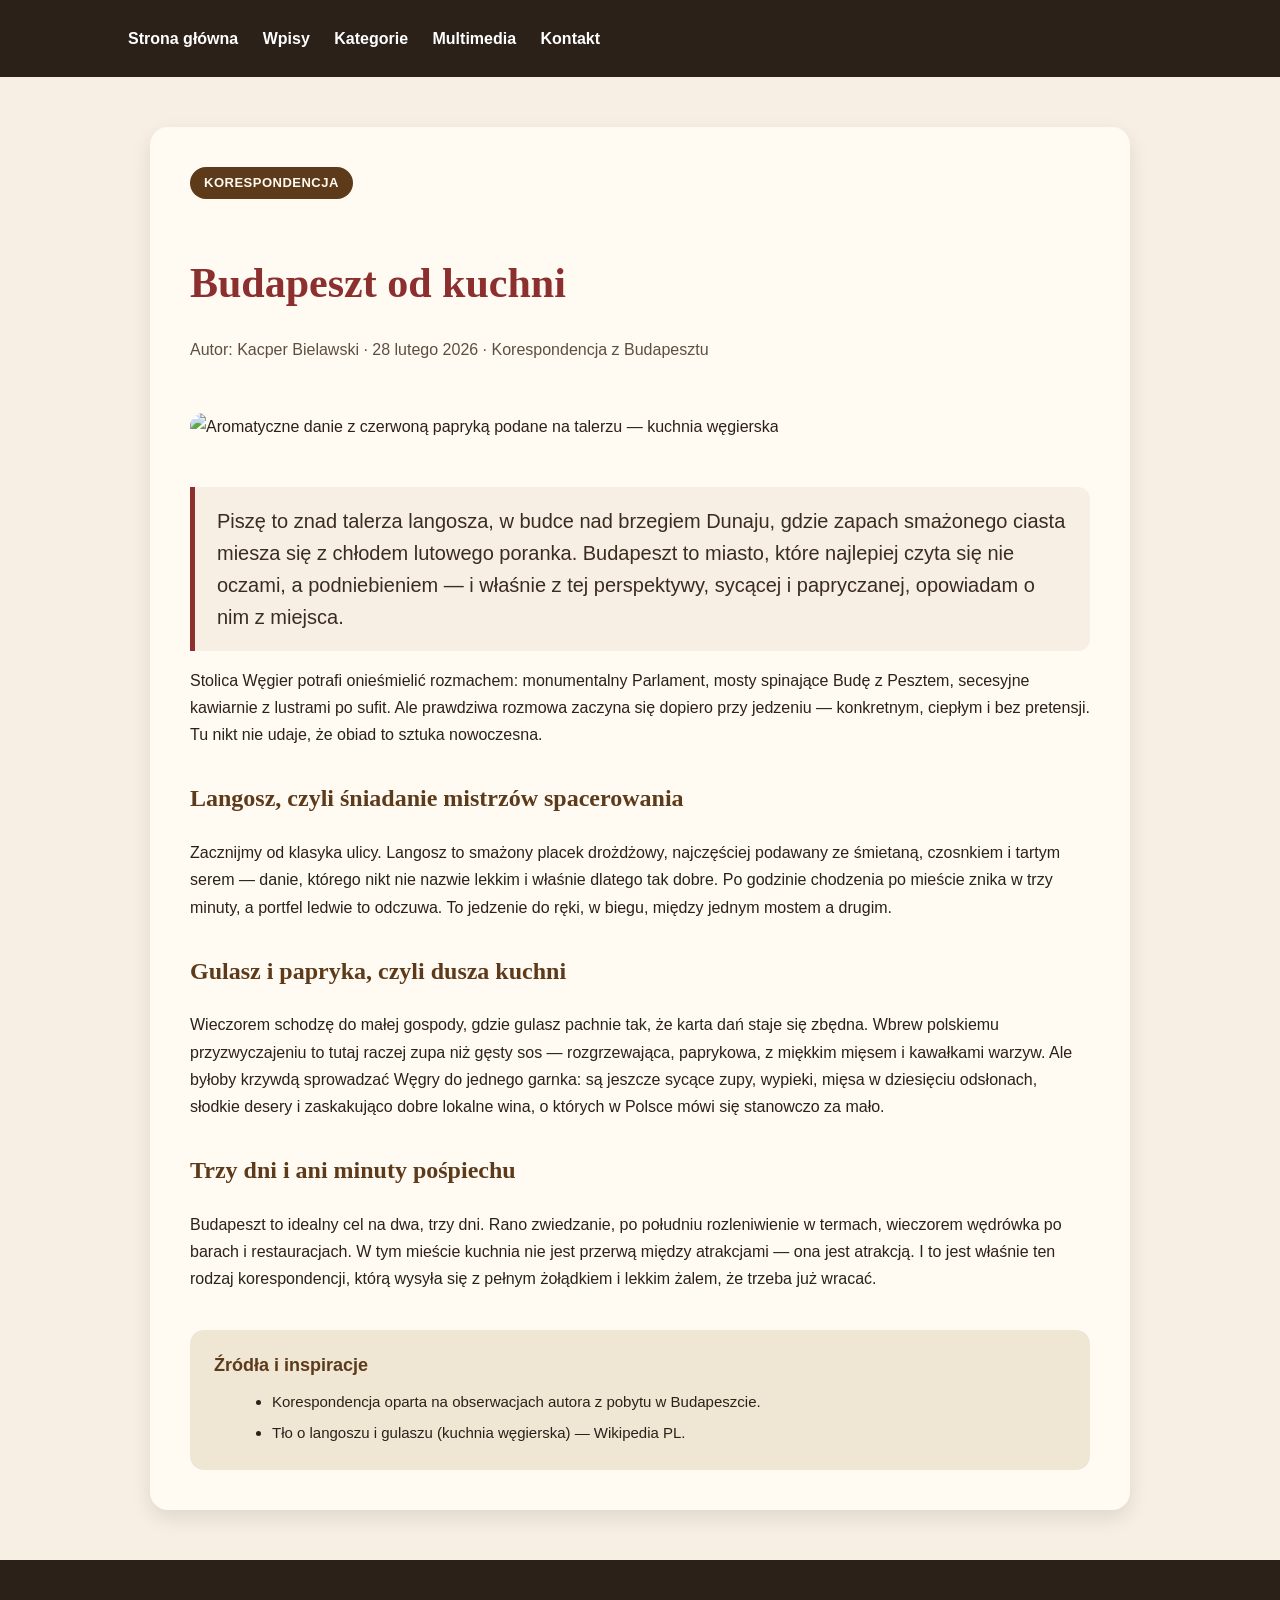
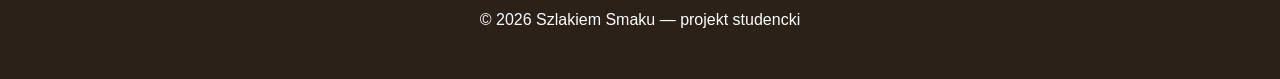
==== budapeszt.html @ c7df2dec "Etap 1+2: dostepnosc, multimedia i gatunki dziennikarskie - nowa strona multimedia.html (wideo, podc" ====
<!DOCTYPE html>
<html lang="pl">
<head>
  <meta charset="UTF-8">
  <meta name="viewport" content="width=device-width, initial-scale=1.0">
  <title>Budapeszt od kuchni</title>
  <meta name="description" content="Budapeszt od kuchni — langosz, gulasz, papryka i termy. Korespondencja kulinarna ze stolicy Węgier." />
  <link rel="icon" href="favicon.svg" type="image/svg+xml" />

  <style>
    body {
      margin: 0;
      font-family: Arial, sans-serif;
      background-color: #f7efe3;
      color: #2b2118;
      line-height: 1.7;
    }

    /* --- dostępność --- */
    .skip-link {
      position: absolute;
      left: -9999px;
      top: 0;
      background: #8b2f2f;
      color: #fff;
      padding: 10px 16px;
      border-radius: 0 0 10px 0;
      z-index: 1000;
      text-decoration: none;
      font-weight: bold;
    }
    .skip-link:focus { left: 0; }
    :focus-visible { outline: 3px solid #e5b45b; outline-offset: 2px; }

    header {
      background-color: #2b2118;
      color: white;
      padding: 25px 10%;
    }

    nav a {
      color: white;
      text-decoration: none;
      margin-right: 20px;
      font-weight: bold;
    }

    nav a:hover {
      color: #e5b45b;
    }

    article {
      max-width: 900px;
      margin: 50px auto;
      background-color: #fffaf2;
      padding: 40px;
      border-radius: 18px;
      box-shadow: 0 8px 20px rgba(0,0,0,0.1);
    }

    h1 {
      font-family: Georgia, serif;
      color: #8b2f2f;
      font-size: 42px;
      margin-bottom: 15px;
    }

    .meta {
      color: #5d4f3f;
      margin-bottom: 25px;
    }

    img {
      width: 100%;
      border-radius: 15px;
      margin: 25px 0;
    }

    h2 {
      color: #5d3a1a;
      margin-top: 30px;
      font-family: Georgia, serif;
    }

    .genre-badge {
      display: inline-block;
      background: #5d3a1a;
      color: #fffaf2;
      font-size: 13px;
      font-weight: bold;
      letter-spacing: 0.5px;
      text-transform: uppercase;
      padding: 5px 14px;
      border-radius: 20px;
      margin-bottom: 14px;
    }

    .lead {
      font-size: 20px;
      line-height: 1.6;
      color: #3a2c1e;
      border-left: 5px solid #8b2f2f;
      background: #f7efe3;
      padding: 18px 22px;
      border-radius: 0 12px 12px 0;
      margin: 22px 0 10px;
    }

    .sources {
      margin-top: 38px;
      background: #f0e6d4;
      border-radius: 14px;
      padding: 20px 24px;
      font-size: 15px;
    }
    .sources h2 { font-size: 18px; margin: 0 0 8px; font-family: Arial, sans-serif; }
    .sources ul { margin: 0 0 0 18px; }
    .sources li { margin-bottom: 5px; }

    footer {
      background-color: #2b2118;
      color: white;
      text-align: center;
      padding: 30px;
    }

    @media (max-width: 700px) {
      article {
        margin: 25px 15px;
        padding: 25px;
      }

      h1 {
        font-size: 32px;
      }
    }
  </style>
</head>

<body>
  <a class="skip-link" href="#main">Przejdź do treści</a>

  <header>
    <nav aria-label="Menu główne">
      <a href="index.html">Strona główna</a>
      <a href="index.html#wpisy">Wpisy</a>
      <a href="index.html#kategorie">Kategorie</a>
      <a href="multimedia.html">Multimedia</a>
      <a href="index.html#kontakt">Kontakt</a>
    </nav>
  </header>

  <article id="main" tabindex="-1">
    <span class="genre-badge">Korespondencja</span>
    <h1>Budapeszt od kuchni</h1>
    <p class="meta">Autor: Kacper Bielawski · 28 lutego 2026 · Korespondencja z Budapesztu</p>

    <img src="https://images.unsplash.com/photo-1551782450-a2132b4ba21d?auto=format&fit=crop&w=1200&q=80" alt="Aromatyczne danie z czerwoną papryką podane na talerzu — kuchnia węgierska">

    <p class="lead">
      Piszę to znad talerza langosza, w budce nad brzegiem Dunaju, gdzie zapach smażonego ciasta miesza
      się z chłodem lutowego poranka. Budapeszt to miasto, które najlepiej czyta się nie oczami, a podniebieniem —
      i właśnie z tej perspektywy, sycącej i papryczanej, opowiadam o nim z miejsca.
    </p>

    <p>
      Stolica Węgier potrafi onieśmielić rozmachem: monumentalny Parlament, mosty spinające Budę z Pesztem,
      secesyjne kawiarnie z lustrami po sufit. Ale prawdziwa rozmowa zaczyna się dopiero przy jedzeniu —
      konkretnym, ciepłym i bez pretensji. Tu nikt nie udaje, że obiad to sztuka nowoczesna.
    </p>

    <h2>Langosz, czyli śniadanie mistrzów spacerowania</h2>
    <p>
      Zacznijmy od klasyka ulicy. Langosz to smażony placek drożdżowy, najczęściej podawany ze śmietaną,
      czosnkiem i tartym serem — danie, którego nikt nie nazwie lekkim i właśnie dlatego tak dobre.
      Po godzinie chodzenia po mieście znika w trzy minuty, a portfel ledwie to odczuwa. To jedzenie
      do ręki, w biegu, między jednym mostem a drugim.
    </p>

    <h2>Gulasz i papryka, czyli dusza kuchni</h2>
    <p>
      Wieczorem schodzę do małej gospody, gdzie gulasz pachnie tak, że karta dań staje się zbędna.
      Wbrew polskiemu przyzwyczajeniu to tutaj raczej zupa niż gęsty sos — rozgrzewająca, paprykowa,
      z miękkim mięsem i kawałkami warzyw. Ale byłoby krzywdą sprowadzać Węgry do jednego garnka:
      są jeszcze sycące zupy, wypieki, mięsa w dziesięciu odsłonach, słodkie desery i zaskakująco dobre
      lokalne wina, o których w Polsce mówi się stanowczo za mało.
    </p>

    <h2>Trzy dni i ani minuty pośpiechu</h2>
    <p>
      Budapeszt to idealny cel na dwa, trzy dni. Rano zwiedzanie, po południu rozleniwienie w termach,
      wieczorem wędrówka po barach i restauracjach. W tym mieście kuchnia nie jest przerwą między atrakcjami —
      ona jest atrakcją. I to jest właśnie ten rodzaj korespondencji, którą wysyła się z pełnym żołądkiem
      i lekkim żalem, że trzeba już wracać.
    </p>

    <div class="sources">
      <h2>Źródła i inspiracje</h2>
      <ul>
        <li>Korespondencja oparta na obserwacjach autora z pobytu w Budapeszcie.</li>
        <li>Tło o langoszu i gulaszu (kuchnia węgierska) — Wikipedia PL.</li>
      </ul>
    </div>
  </article>

  <footer>
    <p>© 2026 Szlakiem Smaku — projekt studencki</p>
  </footer>

</body>
</html>
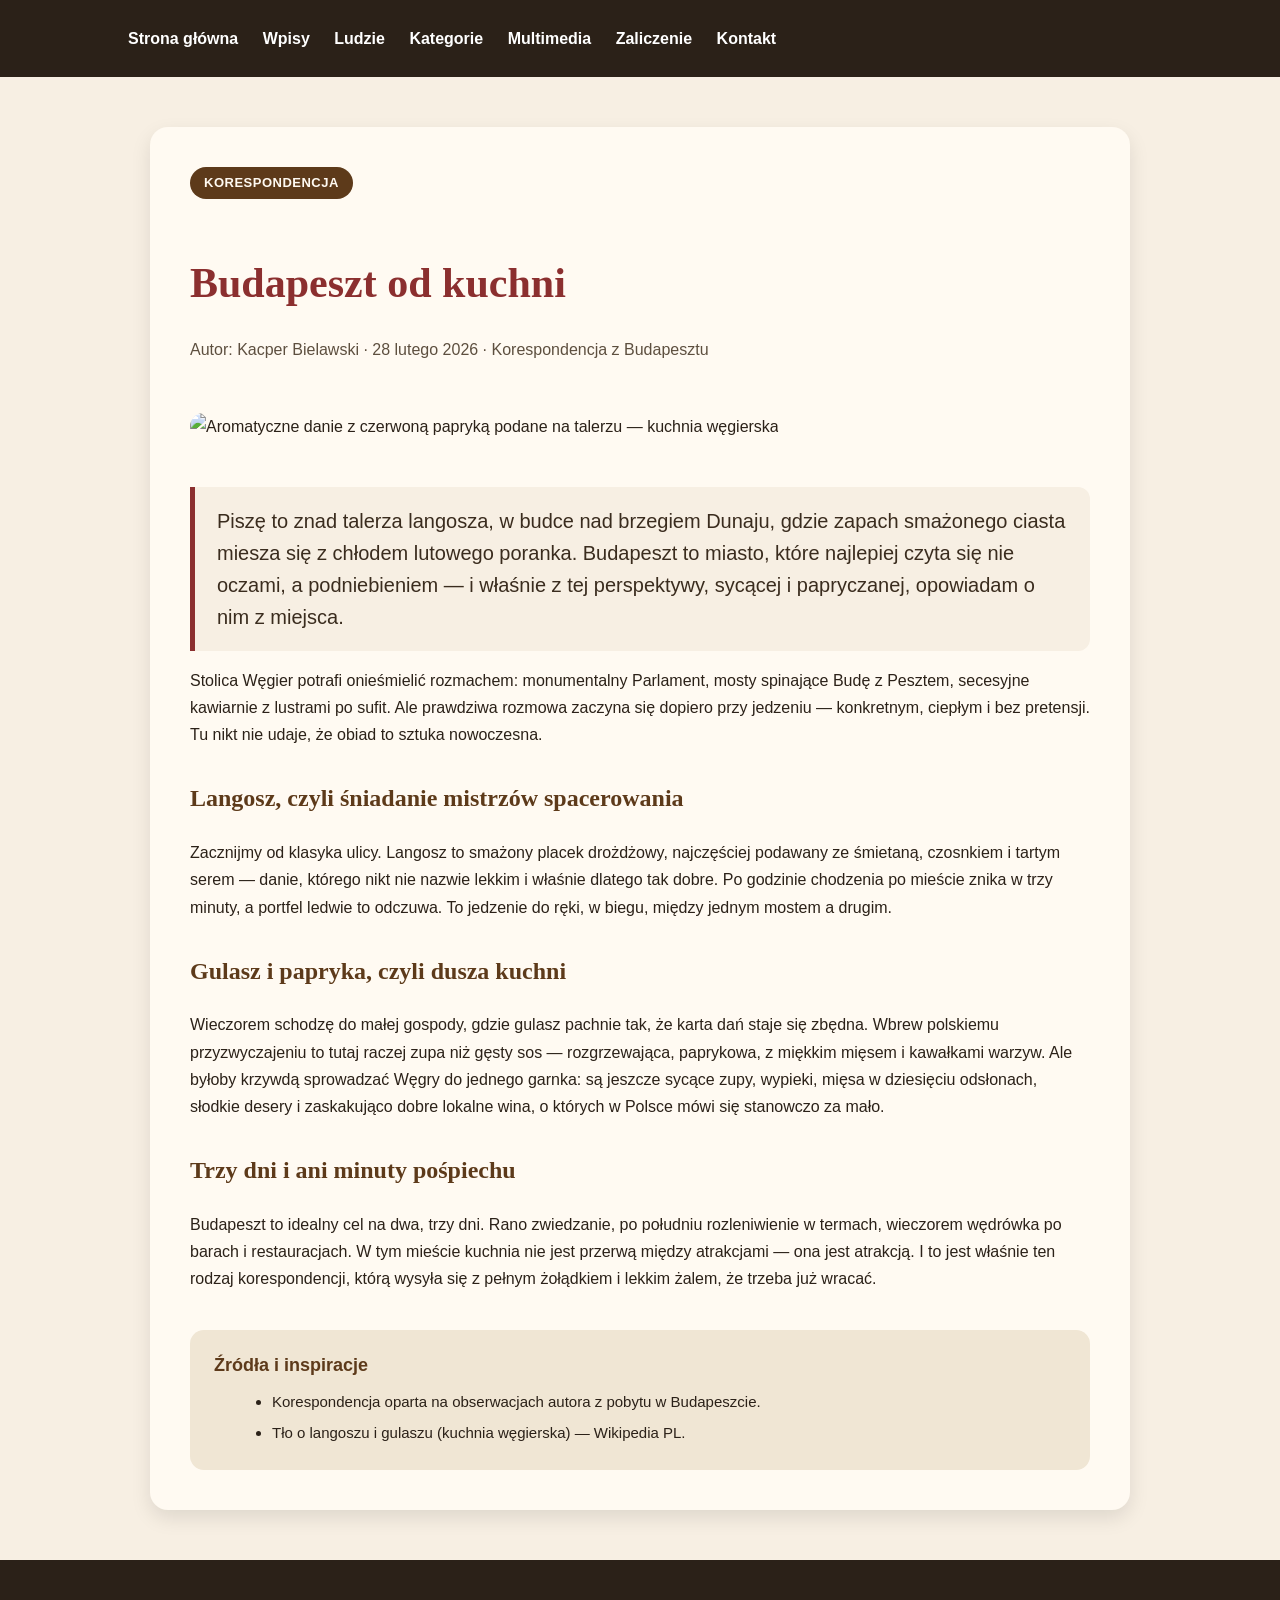
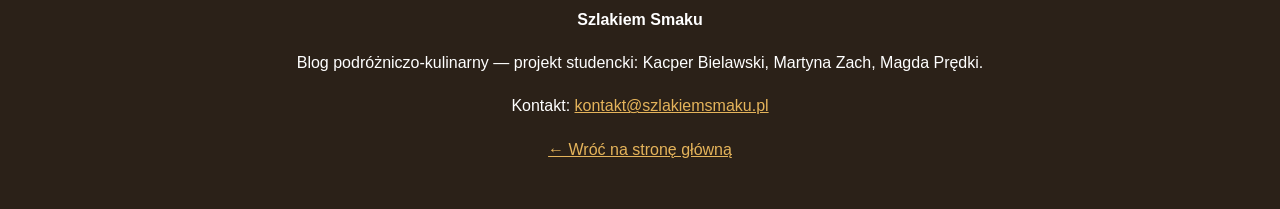
==== commit 71c6d108: "Etap 3: spojna nawigacja, stopki z kontaktem, zespol redakcyjny i szlif tresci - nawigacja dodana na" ====
--- a/budapeszt.html
+++ b/budapeszt.html
@@ -144,8 +144,10 @@
     <nav aria-label="Menu główne">
       <a href="index.html">Strona główna</a>
       <a href="index.html#wpisy">Wpisy</a>
+      <a href="index.html#ludzie">Ludzie</a>
       <a href="index.html#kategorie">Kategorie</a>
       <a href="multimedia.html">Multimedia</a>
+      <a href="zaliczenie.html">Zaliczenie</a>
       <a href="index.html#kontakt">Kontakt</a>
     </nav>
   </header>
@@ -203,8 +205,11 @@
     </div>
   </article>
 
-  <footer>
-    <p>© 2026 Szlakiem Smaku — projekt studencki</p>
+  <footer id="kontakt">
+    <p><strong>Szlakiem Smaku</strong></p>
+    <p>Blog podróżniczo-kulinarny — projekt studencki: Kacper Bielawski, Martyna Zach, Magda Prędki.</p>
+    <p>Kontakt: <a href="mailto:kontakt@szlakiemsmaku.pl" style="color:#e5b45b">kontakt@szlakiemsmaku.pl</a></p>
+    <p><a href="index.html" style="color:#e5b45b">← Wróć na stronę główną</a></p>
   </footer>
 
 </body>
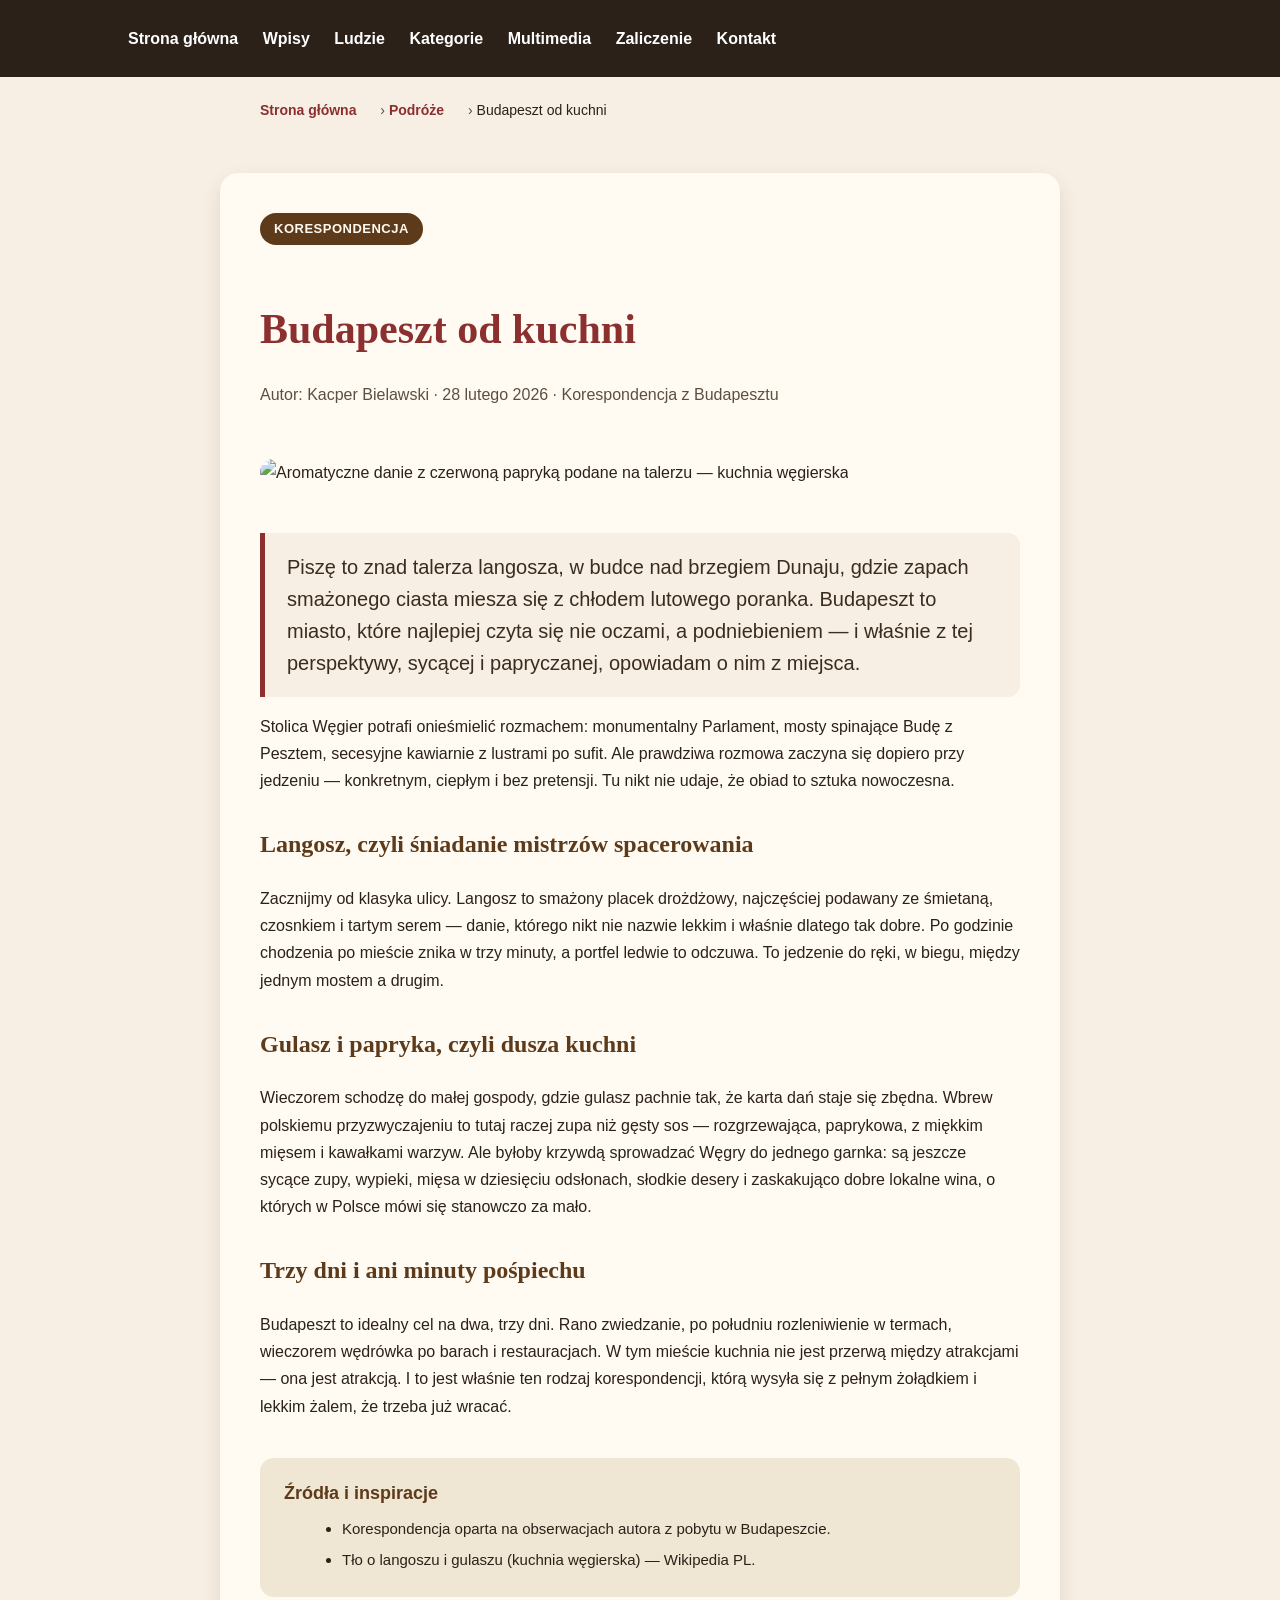
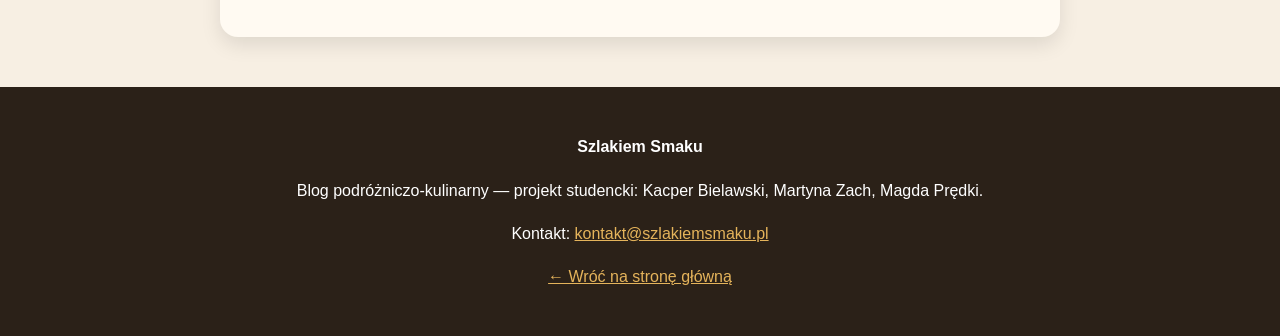
==== commit ecec6e67: "Etap UX: OG/Twitter/canonical + JSON-LD (NewsArticle/Person/Review/Organization), breadcrumbs + stic" ====
--- a/budapeszt.html
+++ b/budapeszt.html
@@ -5,7 +5,18 @@
   <meta name="viewport" content="width=device-width, initial-scale=1.0">
   <title>Budapeszt od kuchni</title>
   <meta name="description" content="Budapeszt od kuchni — langosz, gulasz, papryka i termy. Korespondencja kulinarna ze stolicy Węgier." />
+  <link rel="canonical" href="https://siwsonek.github.io/Blog_Maklowicz/budapeszt.html" />
+  <meta name="theme-color" content="#8b2f2f" />
+  <meta property="og:type" content="article" />
+  <meta property="og:locale" content="pl_PL" />
+  <meta property="og:site_name" content="Szlakiem Smaku" />
+  <meta property="og:title" content="Budapeszt od kuchni" />
+  <meta property="og:description" content="Langosz, gulasz, papryka i termy — korespondencja kulinarna ze stolicy Węgier." />
+  <meta property="og:url" content="https://siwsonek.github.io/Blog_Maklowicz/budapeszt.html" />
+  <meta property="og:image" content="https://images.unsplash.com/photo-1551782450-a2132b4ba21d?auto=format&amp;fit=crop&amp;w=1200&amp;q=80" />
+  <meta name="twitter:card" content="summary_large_image" />
   <link rel="icon" href="favicon.svg" type="image/svg+xml" />
+  <link rel="stylesheet" href="style.css" />
 
   <style>
     body {
@@ -16,21 +27,7 @@
       line-height: 1.7;
     }
 
-    /* --- dostępność --- */
-    .skip-link {
-      position: absolute;
-      left: -9999px;
-      top: 0;
-      background: #8b2f2f;
-      color: #fff;
-      padding: 10px 16px;
-      border-radius: 0 0 10px 0;
-      z-index: 1000;
-      text-decoration: none;
-      font-weight: bold;
-    }
-    .skip-link:focus { left: 0; }
-    :focus-visible { outline: 3px solid #e5b45b; outline-offset: 2px; }
+    /* dostępność (.skip-link, :focus-visible) — w pliku style.css */
 
     header {
       background-color: #2b2118;
@@ -135,12 +132,15 @@
       }
     }
   </style>
+  <script type="application/ld+json">
+  {"@context":"https://schema.org","@type":"NewsArticle","headline":"Budapeszt od kuchni","datePublished":"2026-02-28","author":{"@type":"Person","name":"Kacper Bielawski"},"publisher":{"@type":"Organization","name":"Szlakiem Smaku"},"articleSection":"Korespondencja"}
+  </script>
 </head>
 
 <body>
   <a class="skip-link" href="#main">Przejdź do treści</a>
 
-  <header>
+  <header class="sticky-bar">
     <nav aria-label="Menu główne">
       <a href="index.html">Strona główna</a>
       <a href="index.html#wpisy">Wpisy</a>
@@ -152,6 +152,12 @@
     </nav>
   </header>
 
+  <nav class="breadcrumb" aria-label="Ścieżka nawigacji">
+    <a href="index.html">Strona główna</a> ›
+    <a href="podroze.html">Podróże</a> ›
+    <span aria-current="page">Budapeszt od kuchni</span>
+  </nav>
+
   <article id="main" tabindex="-1">
     <span class="genre-badge">Korespondencja</span>
     <h1>Budapeszt od kuchni</h1>
--- a/style.css
+++ b/style.css
@@ -0,0 +1,124 @@
+/* ===========================================================
+   Szlakiem Smaku — wspólne style (tokeny + komponenty bazowe)
+   Dołączane na każdej podstronie przez <link rel="stylesheet">.
+   Style specyficzne dla układu danej strony pozostają w jej <style>.
+   =========================================================== */
+
+:root {
+  /* kolory */
+  --cream: #f7efe3;
+  --cream-light: #fffaf2;
+  --ink: #2b2118;
+  --brick: #8b2f2f;
+  --brick-dark: #642020;
+  --brown: #5d3a1a;
+  --gold: #e5b45b;
+  --sand: #e8d7bd;
+  --muted: #5d4f3f;
+
+  /* promienie */
+  --radius-sm: 12px;
+  --radius: 18px;
+  --radius-lg: 22px;
+  --pill: 30px;
+
+  /* cienie */
+  --shadow-sm: 0 5px 12px rgba(0, 0, 0, 0.08);
+  --shadow: 0 8px 20px rgba(0, 0, 0, 0.12);
+  --shadow-lg: 0 14px 28px rgba(0, 0, 0, 0.18);
+
+  /* odstępy */
+  --space-xs: 8px;
+  --space-sm: 12px;
+  --space-md: 18px;
+  --space-lg: 28px;
+}
+
+/* --- dostępność --- */
+.skip-link {
+  position: absolute;
+  left: -9999px;
+  top: 0;
+  background: var(--brick);
+  color: #fff;
+  padding: 10px 16px;
+  border-radius: 0 0 10px 0;
+  z-index: 1000;
+  text-decoration: none;
+  font-weight: bold;
+}
+.skip-link:focus { left: 0; }
+:focus-visible { outline: 3px solid var(--gold); outline-offset: 2px; }
+
+/* szanuj ustawienie systemowe „ogranicz ruch” */
+@media (prefers-reduced-motion: reduce) {
+  *,
+  *::before,
+  *::after {
+    animation-duration: 0.001ms !important;
+    animation-iteration-count: 1 !important;
+    transition-duration: 0.001ms !important;
+    scroll-behavior: auto !important;
+  }
+}
+
+/* --- wspólne komponenty artykułów --- */
+.genre-badge {
+  display: inline-block;
+  background: var(--brown);
+  color: var(--cream-light);
+  font-size: 13px;
+  font-weight: bold;
+  letter-spacing: 0.5px;
+  text-transform: uppercase;
+  padding: 5px 14px;
+  border-radius: 20px;
+  margin-bottom: 14px;
+}
+
+.lead {
+  font-size: 20px;
+  line-height: 1.6;
+  color: #3a2c1e;
+  border-left: 5px solid var(--brick);
+  background: var(--cream);
+  padding: 18px 22px;
+  border-radius: 0 12px 12px 0;
+  margin: 22px 0 10px;
+}
+
+.sources {
+  margin-top: 38px;
+  background: #f0e6d4;
+  border-radius: 14px;
+  padding: 20px 24px;
+  font-size: 15px;
+}
+.sources h2 { font-size: 18px; margin: 0 0 8px; font-family: Arial, sans-serif; }
+.sources ul { margin: 0 0 0 18px; }
+.sources li { margin-bottom: 5px; }
+
+/* --- komfort czytania: węższa kolumna tekstu artykułu --- */
+/* celuje tylko w treść artykułu (article#main), nie w karty na stronach kategorii */
+article#main {
+  max-width: 760px;
+}
+
+/* --- okruszki (breadcrumbs) --- */
+.breadcrumb {
+  max-width: 760px;
+  margin: 22px auto 0;
+  padding: 0 15px;
+  font-size: 14px;
+  color: var(--muted);
+}
+.breadcrumb a { color: var(--brick); text-decoration: none; font-weight: bold; }
+.breadcrumb a:hover { text-decoration: underline; }
+.breadcrumb [aria-current="page"] { color: var(--ink); }
+
+/* --- przyklejony pasek nawigacji na stronach-artykułach --- */
+header.sticky-bar {
+  position: sticky;
+  top: 0;
+  z-index: 1000;
+}
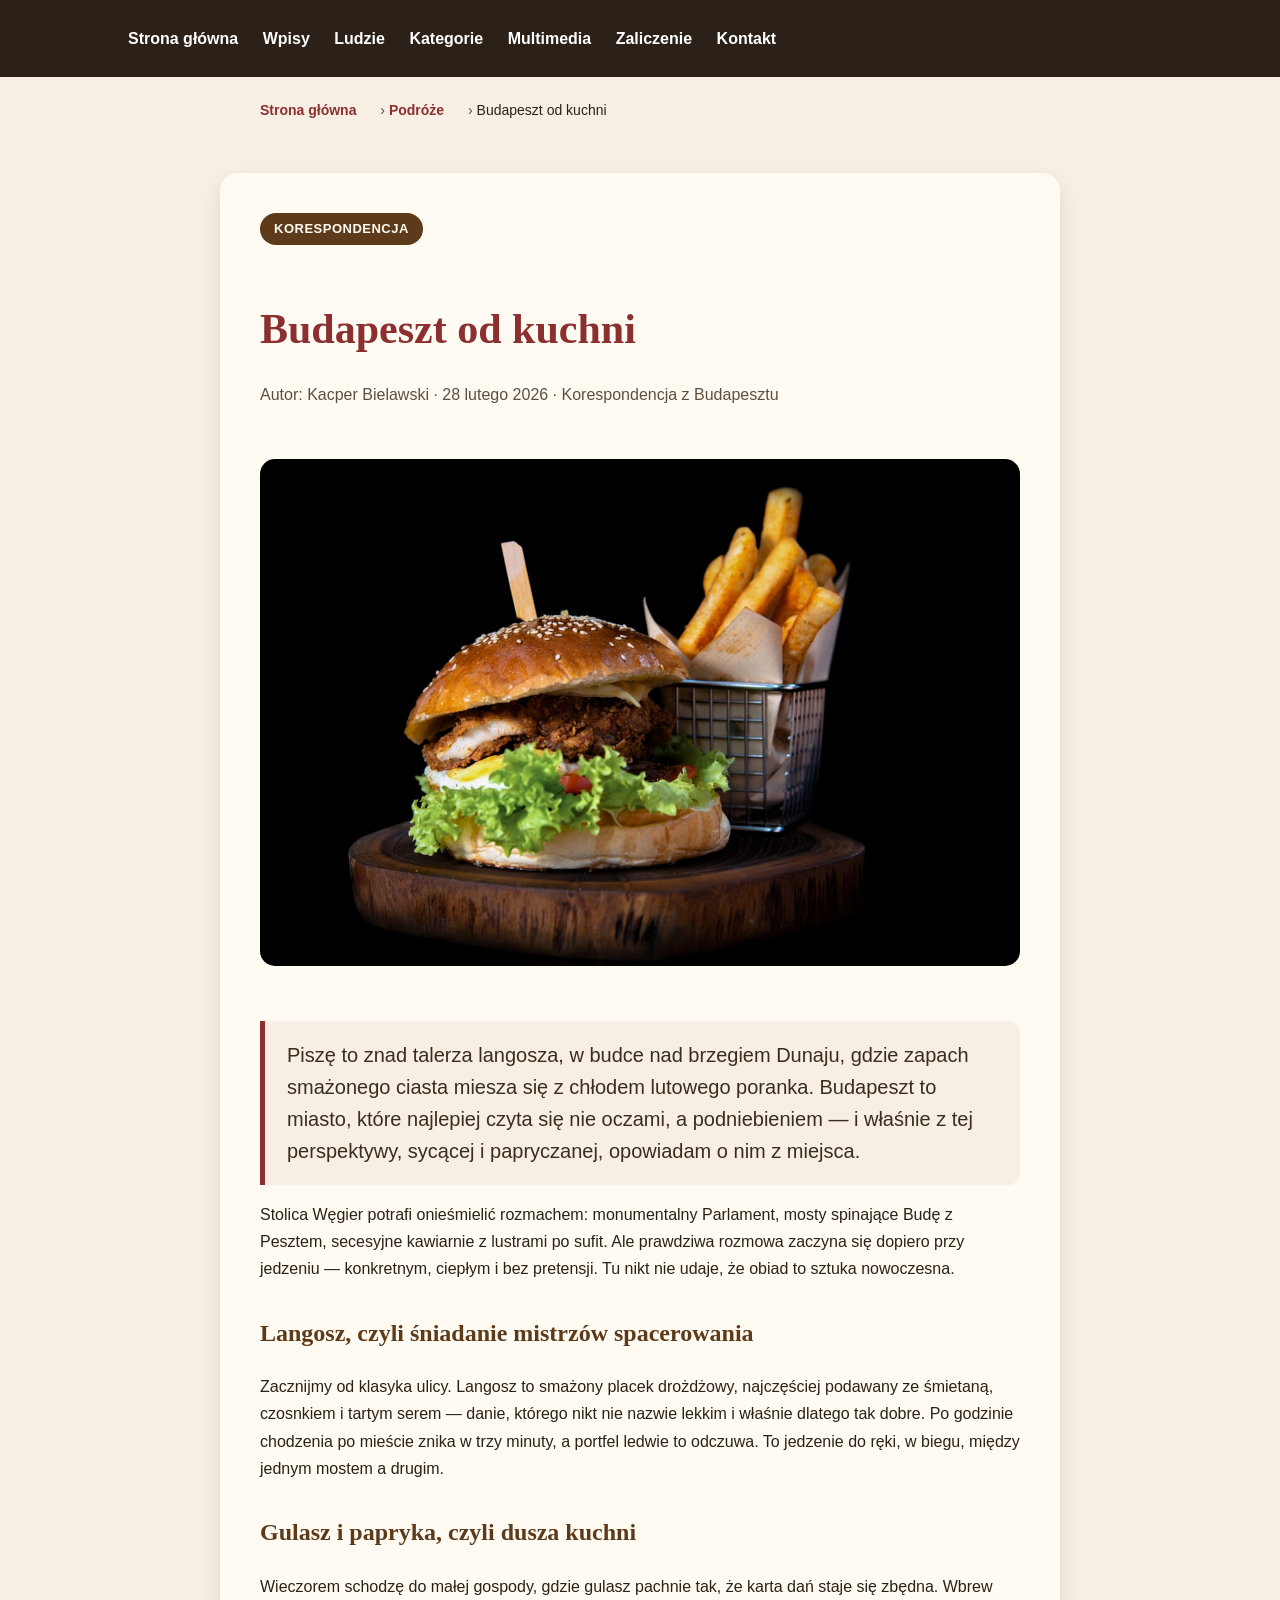
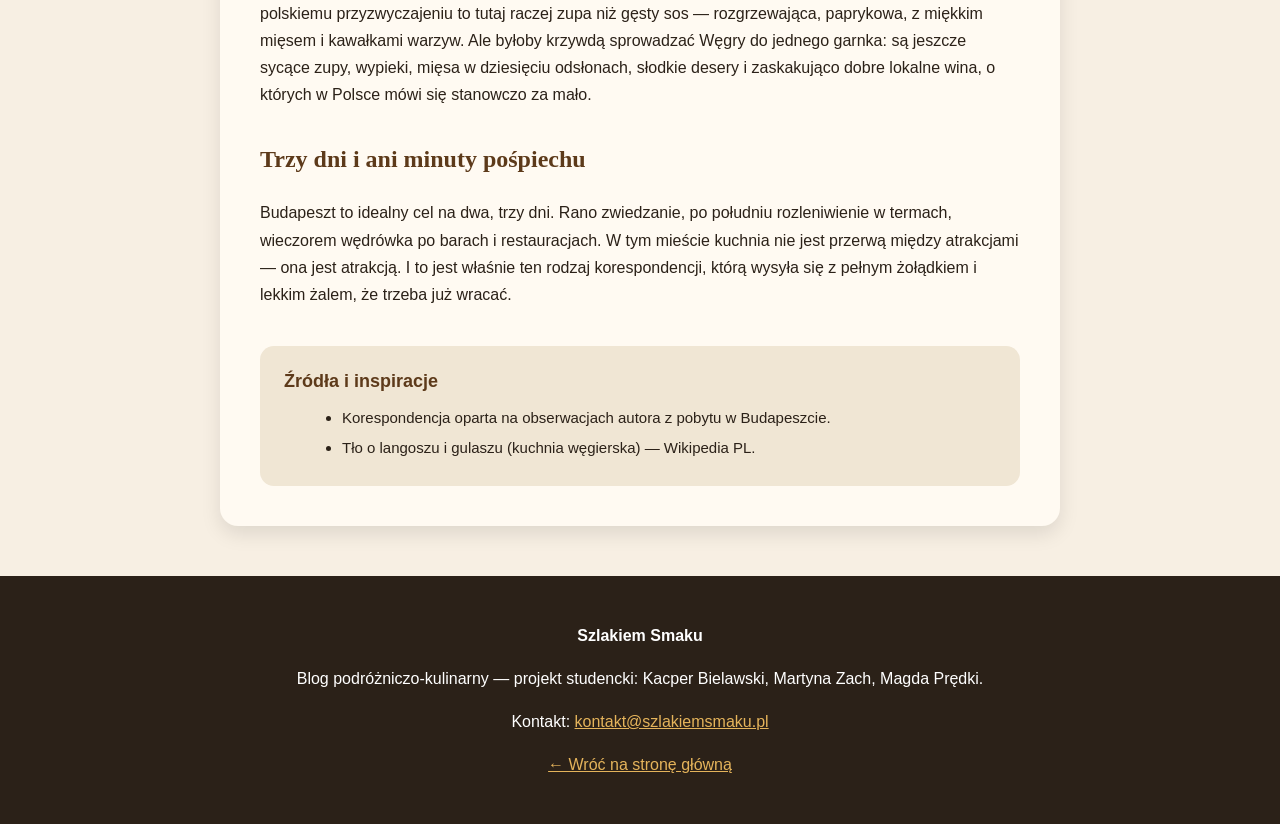
==== commit d693b8f5: "Etap UX: lokalne zdjecia w img/ zamiast hotlinkow Unsplash, loading=lazy, og:image na absolutne URL " ====
--- a/budapeszt.html
+++ b/budapeszt.html
@@ -13,7 +13,7 @@
   <meta property="og:title" content="Budapeszt od kuchni" />
   <meta property="og:description" content="Langosz, gulasz, papryka i termy — korespondencja kulinarna ze stolicy Węgier." />
   <meta property="og:url" content="https://siwsonek.github.io/Blog_Maklowicz/budapeszt.html" />
-  <meta property="og:image" content="https://images.unsplash.com/photo-1551782450-a2132b4ba21d?auto=format&amp;fit=crop&amp;w=1200&amp;q=80" />
+  <meta property="og:image" content="https://siwsonek.github.io/Blog_Maklowicz/img/wegierskie-danie.jpg" />
   <meta name="twitter:card" content="summary_large_image" />
   <link rel="icon" href="favicon.svg" type="image/svg+xml" />
   <link rel="stylesheet" href="style.css" />
@@ -163,7 +163,7 @@
     <h1>Budapeszt od kuchni</h1>
     <p class="meta">Autor: Kacper Bielawski · 28 lutego 2026 · Korespondencja z Budapesztu</p>
 
-    <img src="https://images.unsplash.com/photo-1551782450-a2132b4ba21d?auto=format&fit=crop&w=1200&q=80" alt="Aromatyczne danie z czerwoną papryką podane na talerzu — kuchnia węgierska">
+    <img loading="lazy" decoding="async" src="img/wegierskie-danie.jpg" alt="Aromatyczne danie z czerwoną papryką podane na talerzu — kuchnia węgierska">
 
     <p class="lead">
       Piszę to znad talerza langosza, w budce nad brzegiem Dunaju, gdzie zapach smażonego ciasta miesza
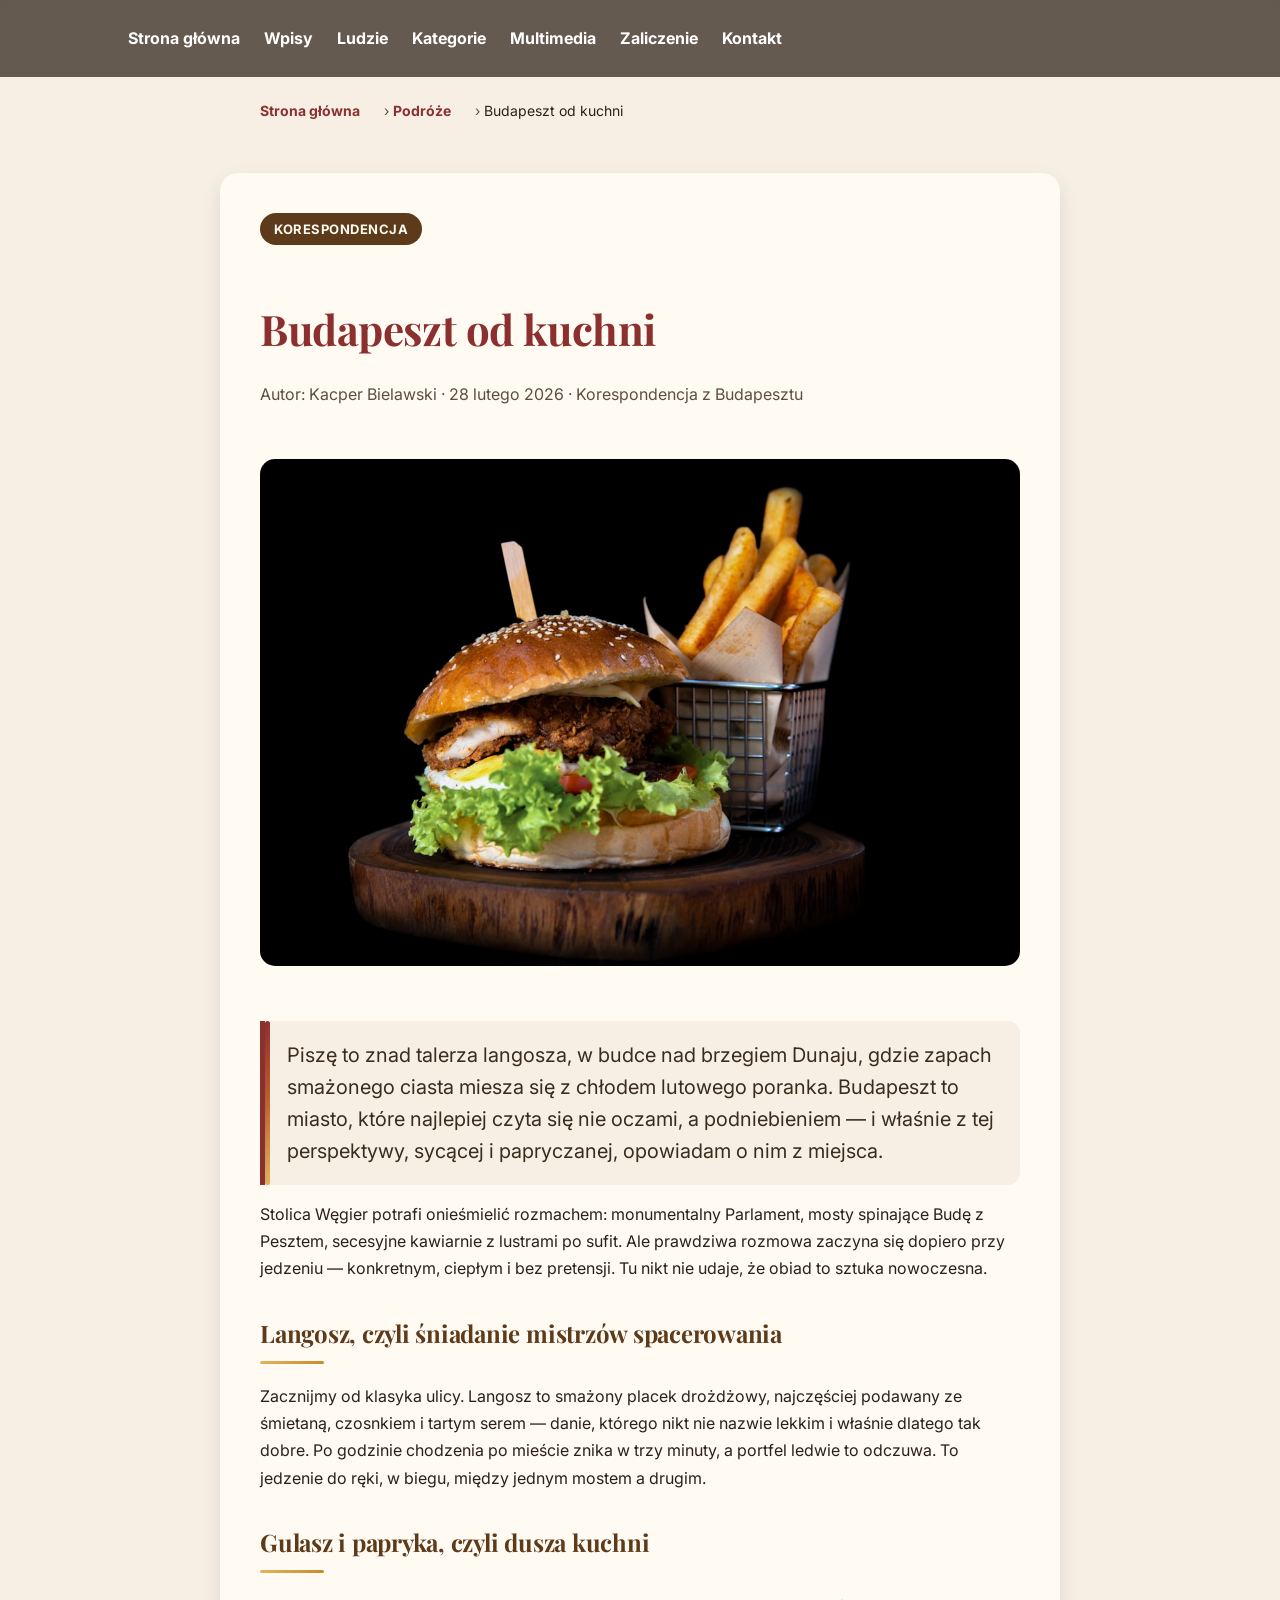
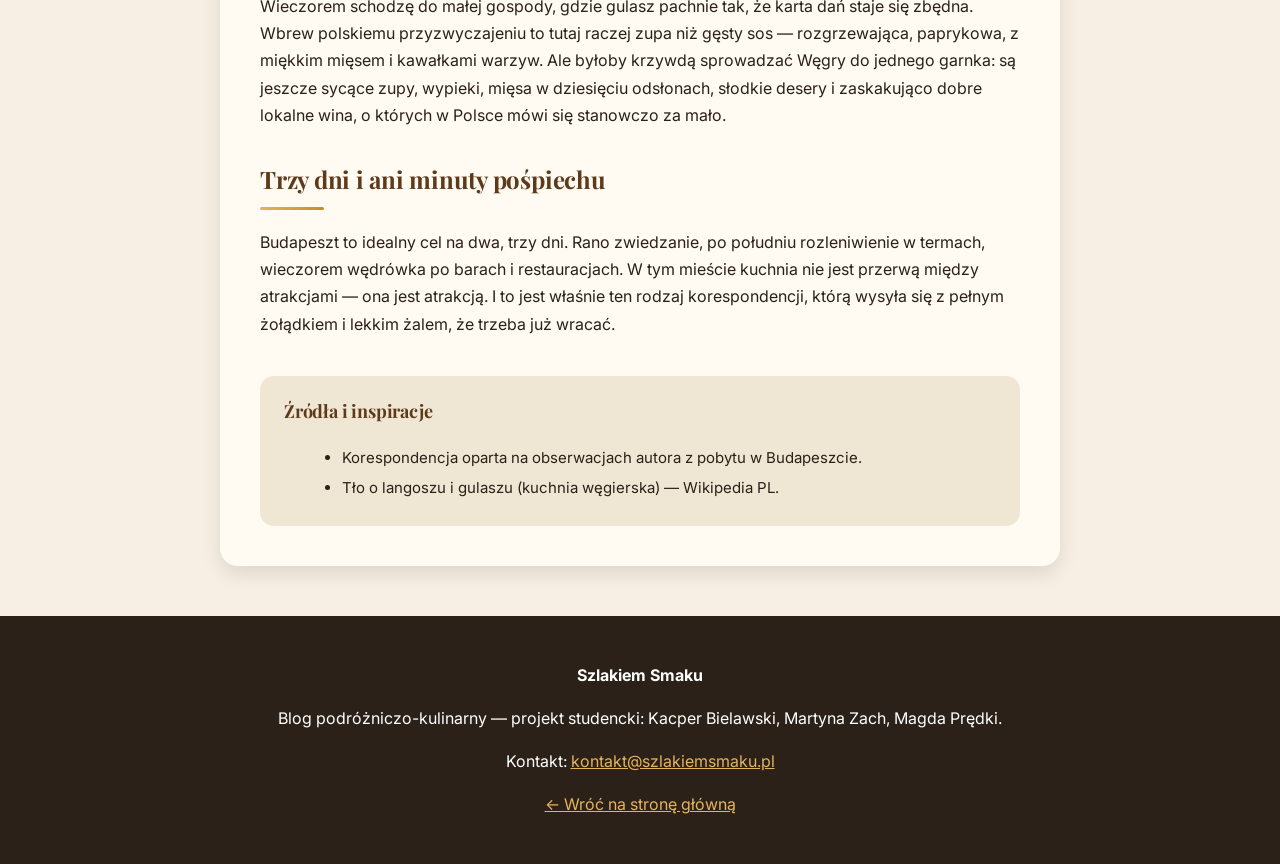
==== commit 727c9da9: "Podpiecie wspolnego script.js na podstronach (animacje, pasek postepu, reveal) Co-Authored-By: Claud" ====
--- a/budapeszt.html
+++ b/budapeszt.html
@@ -218,5 +218,6 @@
     <p><a href="index.html" style="color:#e5b45b">← Wróć na stronę główną</a></p>
   </footer>
 
+  <script src="script.js" defer></script>
 </body>
 </html>
--- a/style.css
+++ b/style.css
@@ -3,6 +3,9 @@
    Dołączane na każdej podstronie przez <link rel="stylesheet">.
    Style specyficzne dla układu danej strony pozostają w jej <style>.
    =========================================================== */
+
+/* nowoczesne czcionki — nagłówki: Playfair Display, treść: Inter */
+@import url('https://fonts.googleapis.com/css2?family=Inter:wght@400;500;600;700&family=Playfair+Display:wght@700;800;900&display=swap');
 
 :root {
   /* kolory */
@@ -16,6 +19,15 @@
   --sand: #e8d7bd;
   --muted: #5d4f3f;
 
+  /* czcionki */
+  --font-display: 'Playfair Display', Georgia, serif;
+  --font-body: 'Inter', system-ui, Arial, sans-serif;
+
+  /* gradienty marki */
+  --grad-brick: linear-gradient(135deg, #8b2f2f 0%, #642020 100%);
+  --grad-gold: linear-gradient(135deg, #e5b45b 0%, #c98a2e 100%);
+  --grad-warm: linear-gradient(120deg, #8b2f2f 0%, #b65c2e 45%, #e5b45b 100%);
+
   /* promienie */
   --radius-sm: 12px;
   --radius: 18px;
@@ -26,12 +38,37 @@
   --shadow-sm: 0 5px 12px rgba(0, 0, 0, 0.08);
   --shadow: 0 8px 20px rgba(0, 0, 0, 0.12);
   --shadow-lg: 0 14px 28px rgba(0, 0, 0, 0.18);
+  --shadow-xl: 0 22px 48px rgba(43, 33, 24, 0.22);
 
   /* odstępy */
   --space-xs: 8px;
   --space-sm: 12px;
   --space-md: 18px;
   --space-lg: 28px;
+
+  /* ruch */
+  --ease: cubic-bezier(0.22, 1, 0.36, 1);
+  --ease-out: cubic-bezier(0.16, 1, 0.3, 1);
+  --dur: 0.45s;
+}
+
+/* ===========================================================
+   Typografia globalna
+   !important — świadomie pokonuje inline font-family na podstronach
+   (Arial/Georgia), bez edycji każdej z 13 stron.
+   =========================================================== */
+html { scroll-behavior: smooth; }
+
+body {
+  font-family: var(--font-body) !important;
+  -webkit-font-smoothing: antialiased;
+  text-rendering: optimizeLegibility;
+}
+
+h1, h2, h3,
+.section-title, .hero h1, .team-title, .card-content h3 {
+  font-family: var(--font-display) !important;
+  letter-spacing: -0.01em;
 }
 
 /* --- dostępność --- */
@@ -52,6 +89,7 @@
 
 /* szanuj ustawienie systemowe „ogranicz ruch” */
 @media (prefers-reduced-motion: reduce) {
+  html { scroll-behavior: auto !important; }
   *,
   *::before,
   *::after {
@@ -59,6 +97,11 @@
     animation-iteration-count: 1 !important;
     transition-duration: 0.001ms !important;
     scroll-behavior: auto !important;
+  }
+  /* reveal-elementy zawsze widoczne, gdy ruch ograniczony */
+  [data-reveal] {
+    opacity: 1 !important;
+    transform: none !important;
   }
 }
 
@@ -122,3 +165,210 @@
   top: 0;
   z-index: 1000;
 }
+
+/* ===========================================================
+   WARSTWA NOWOCZESNA — animacje, glass-nav, reveal, mikro-interakcje
+   (działa na wszystkich podstronach; ruch wyciszany przez
+    prefers-reduced-motion powyżej)
+   =========================================================== */
+
+/* --- keyframes --- */
+@keyframes fadeUp {
+  from { opacity: 0; transform: translateY(26px); }
+  to   { opacity: 1; transform: none; }
+}
+@keyframes fadeIn {
+  from { opacity: 0; }
+  to   { opacity: 1; }
+}
+@keyframes floaty {
+  0%, 100% { transform: translateY(0); }
+  50%      { transform: translateY(-7px); }
+}
+@keyframes shimmer {
+  to { background-position: 200% center; }
+}
+@keyframes gradientShift {
+  0%, 100% { background-position: 0% 50%; }
+  50%      { background-position: 100% 50%; }
+}
+@keyframes pulseGlow {
+  0%, 100% { box-shadow: 0 0 0 0 rgba(229, 180, 91, 0.45); }
+  70%      { box-shadow: 0 0 0 10px rgba(229, 180, 91, 0); }
+}
+
+/* --- pasek postępu czytania (wstrzykiwany przez script.js) --- */
+#reading-progress {
+  position: fixed;
+  inset: 0 0 auto 0;
+  height: 4px;
+  z-index: 2000;
+  transform: scaleX(0);
+  transform-origin: 0 50%;
+  background: var(--grad-warm);
+  background-size: 200% 100%;
+  animation: gradientShift 6s ease infinite;
+  will-change: transform;
+  pointer-events: none;
+}
+
+/* --- scroll-reveal (stan początkowy tylko gdy JS aktywny) --- */
+html.js [data-reveal] {
+  opacity: 0;
+  transform: translateY(24px);
+  transition: opacity 0.7s var(--ease-out), transform 0.7s var(--ease-out);
+  will-change: opacity, transform;
+}
+html.js [data-reveal].is-visible {
+  opacity: 1;
+  transform: none;
+}
+
+/* ===========================================================
+   Glassmorphism nawigacji (oba warianty: header oraz header.sticky-bar)
+   =========================================================== */
+/* tylko pasek artykułów jest przyklejony (header-hero strony głównej zostaje) */
+header.sticky-bar {
+  position: sticky;
+  top: 0;
+  z-index: 1000;
+  background-color: rgba(43, 33, 24, 0.72);
+  -webkit-backdrop-filter: saturate(140%) blur(12px);
+  backdrop-filter: saturate(140%) blur(12px);
+  transition: box-shadow 0.35s var(--ease), background-color 0.35s var(--ease),
+              backdrop-filter 0.35s var(--ease), padding 0.35s var(--ease);
+}
+header.sticky-bar.scrolled {
+  background-color: rgba(43, 33, 24, 0.9);
+  box-shadow: var(--shadow);
+}
+
+/* animowane podkreślenia linków nawigacji */
+nav a {
+  position: relative;
+  transition: color 0.25s var(--ease);
+}
+nav a::after {
+  content: "";
+  position: absolute;
+  left: 0;
+  bottom: -4px;
+  width: 100%;
+  height: 2px;
+  background: var(--gold);
+  border-radius: 2px;
+  transform: scaleX(0);
+  transform-origin: 0 50%;
+  transition: transform 0.3s var(--ease);
+}
+nav a:hover::after,
+nav a:focus-visible::after,
+nav a[aria-current="page"]::after { transform: scaleX(1); }
+
+/* ===========================================================
+   Mikro-interakcje hover (ulepszają istniejące komponenty)
+   =========================================================== */
+.card,
+.category-card,
+.team-card,
+.news-item {
+  transition: transform 0.35s var(--ease), box-shadow 0.35s var(--ease);
+  will-change: transform;
+}
+.card:hover,
+.team-card:hover,
+.news-item:hover {
+  transform: translateY(-8px);
+  box-shadow: var(--shadow-xl);
+}
+.category-card:hover {
+  transform: translateY(-6px) scale(1.04);
+  box-shadow: var(--shadow-xl);
+}
+
+/* zoom obrazka w kartach z kadrem */
+.card { overflow: hidden; }
+.card img { transition: transform 0.6s var(--ease); }
+.card:hover img { transform: scale(1.06); }
+
+/* przyciski — płynny lift + połysk */
+.btn {
+  position: relative;
+  overflow: hidden;
+  transition: transform 0.3s var(--ease), box-shadow 0.3s var(--ease),
+              background-color 0.3s var(--ease);
+}
+.btn:hover {
+  transform: translateY(-3px);
+  box-shadow: var(--shadow-lg);
+}
+.btn::before {
+  content: "";
+  position: absolute;
+  top: 0;
+  left: -120%;
+  width: 70%;
+  height: 100%;
+  background: linear-gradient(100deg, transparent, rgba(255, 255, 255, 0.35), transparent);
+  transform: skewX(-18deg);
+  transition: left 0.6s var(--ease);
+}
+.btn:hover::before { left: 140%; }
+
+.small-btn {
+  background-image: linear-gradient(var(--brick), var(--brick));
+  background-size: 0% 2px;
+  background-position: 0 100%;
+  background-repeat: no-repeat;
+  transition: background-size 0.3s var(--ease);
+}
+.small-btn:hover {
+  background-size: 100% 2px;
+  text-decoration: none;
+}
+
+/* ===========================================================
+   Akcenty artykułów
+   =========================================================== */
+.genre-badge {
+  background-image: var(--grad-brick);
+  animation: pulseGlow 3.2s ease-in-out infinite;
+}
+
+.lead {
+  border-left: 0;
+  position: relative;
+  padding-left: 26px;
+}
+.lead::before {
+  content: "";
+  position: absolute;
+  left: 0;
+  top: 0;
+  bottom: 0;
+  width: 5px;
+  border-radius: 5px;
+  background: var(--grad-warm);
+}
+
+/* dekoracyjne podkreślenie nagłówków artykułu — „rysuje się” przy reveal */
+article#main h2 {
+  position: relative;
+  padding-bottom: 10px;
+}
+article#main h2::after {
+  content: "";
+  position: absolute;
+  left: 0;
+  bottom: 0;
+  width: 64px;
+  height: 3px;
+  border-radius: 3px;
+  background: var(--grad-gold);
+  transform: scaleX(0);
+  transform-origin: 0 50%;
+  transition: transform 0.6s var(--ease) 0.15s;
+}
+html.js article#main h2[data-reveal].is-visible::after { transform: scaleX(1); }
+/* gdy JS nieaktywny / reduced-motion — podkreślenie widoczne */
+html:not(.js) article#main h2::after { transform: scaleX(1); }
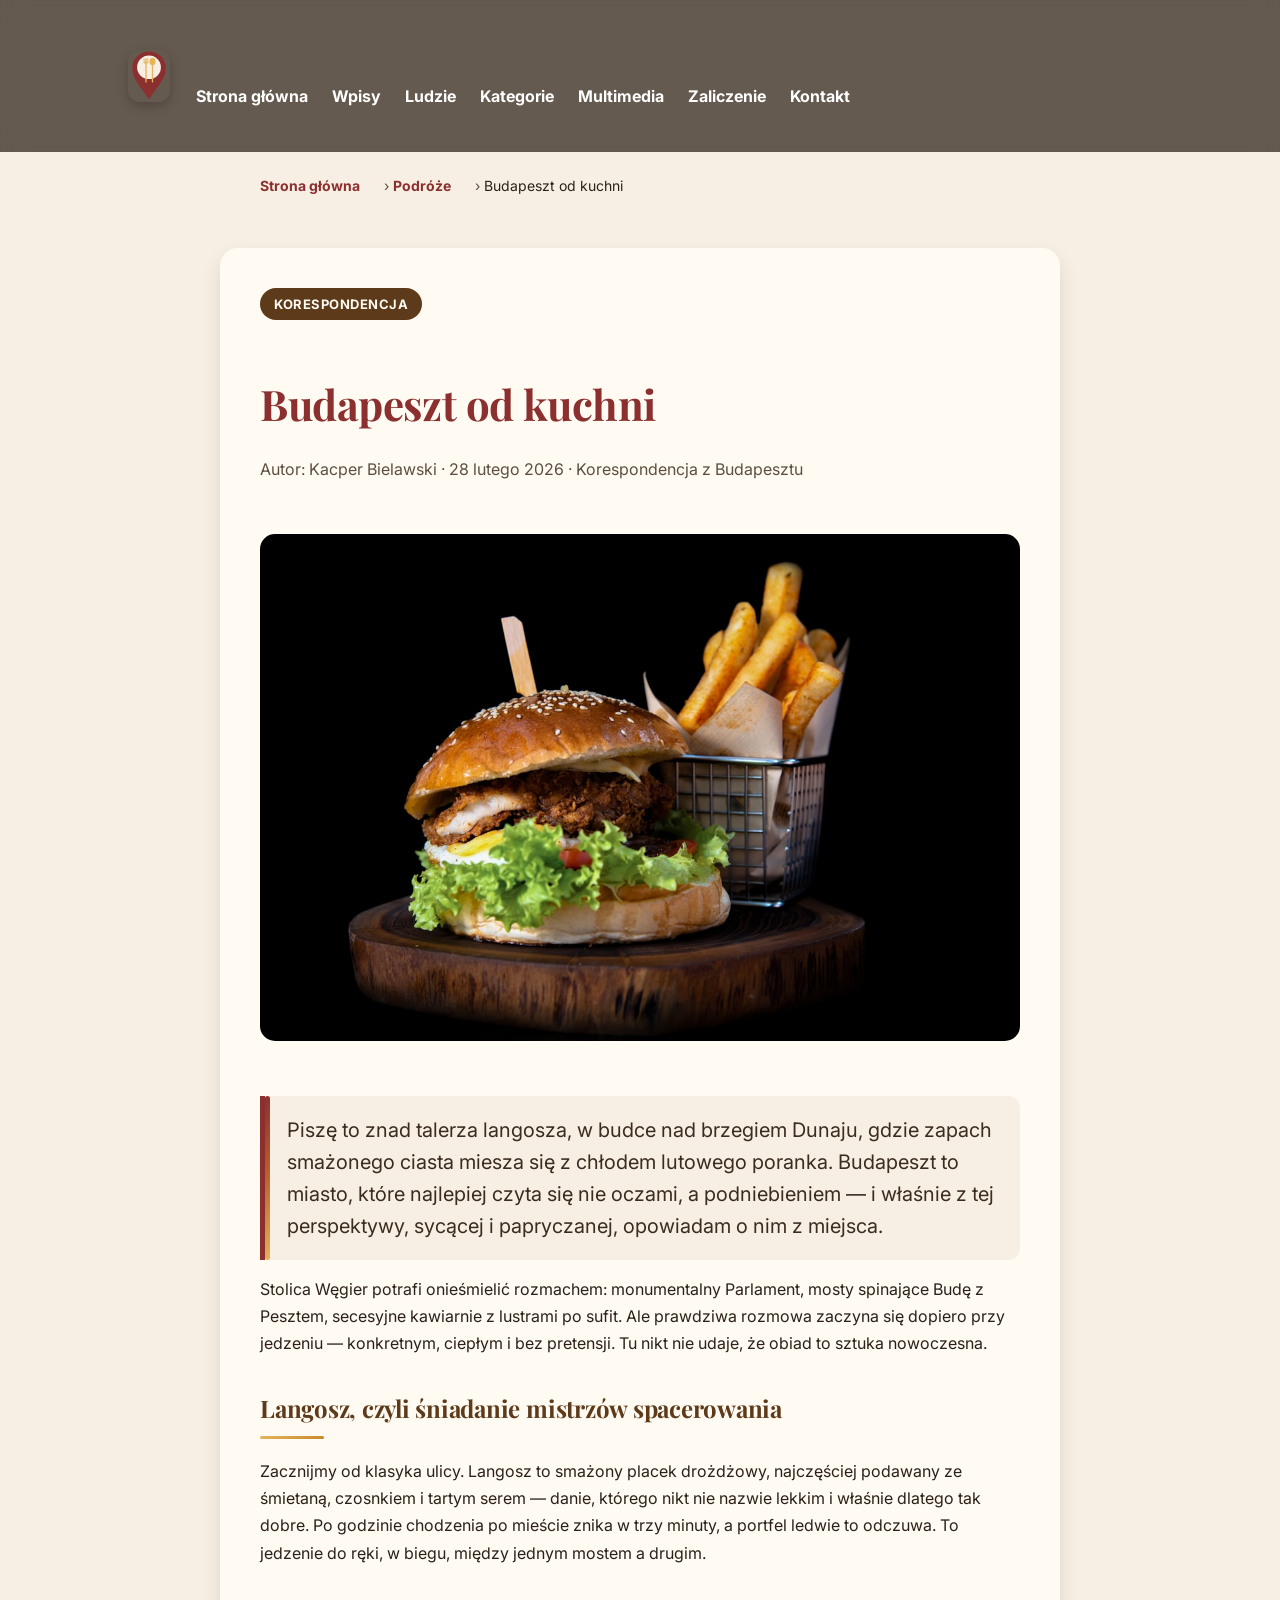
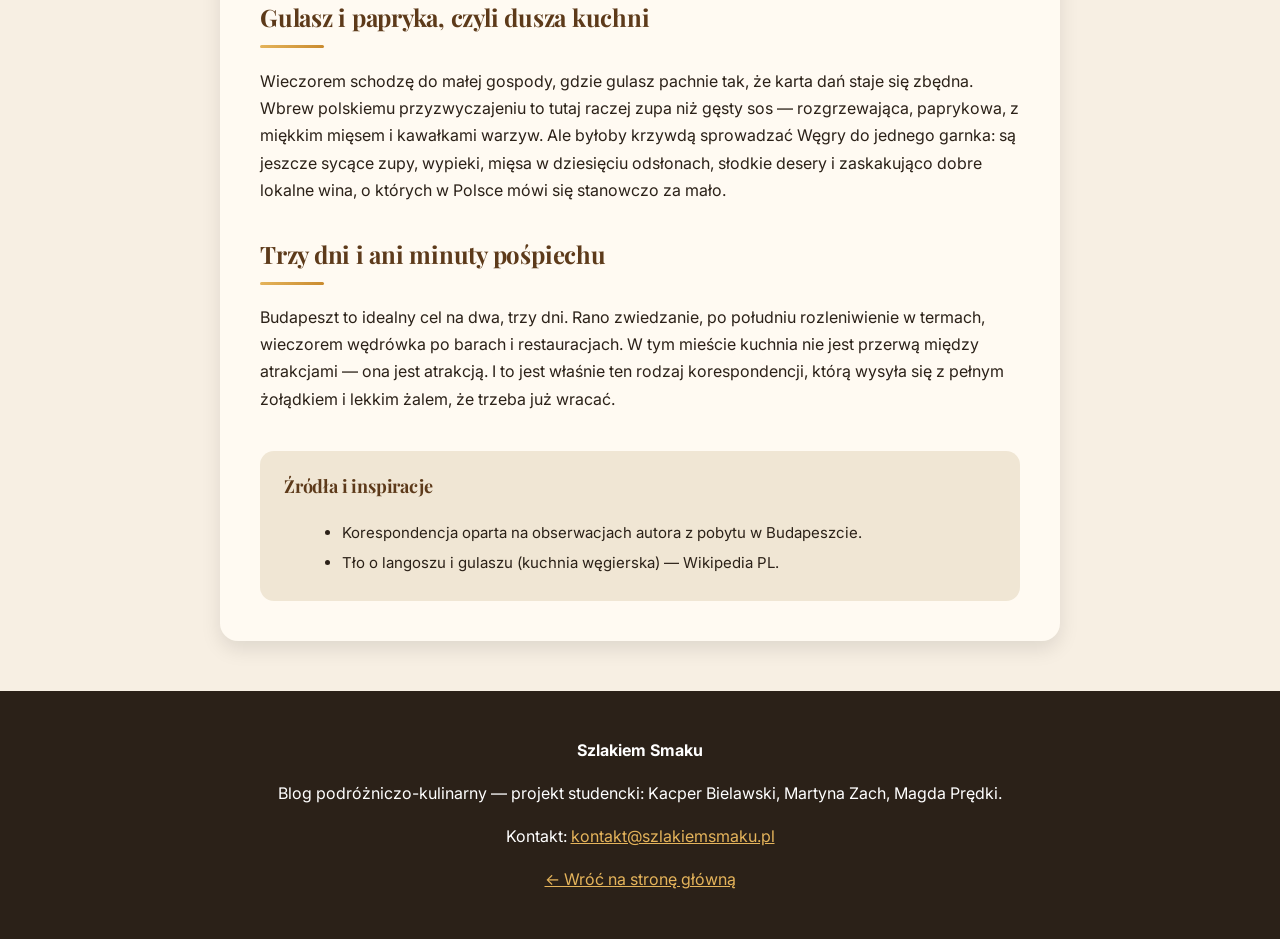
==== commit dc8a6d14: "Logo w hero i nawigacji + ikony SVG zamiast emoji w zaliczeniu - nowe logo: img/logo.png w hero i se" ====
--- a/budapeszt.html
+++ b/budapeszt.html
@@ -142,6 +142,7 @@
 
   <header class="sticky-bar">
     <nav aria-label="Menu główne">
+      <a href="index.html" class="nav-logo"><img src="img/logo-mark.svg" alt="Szlakiem Smaku — strona główna"></a>
       <a href="index.html">Strona główna</a>
       <a href="index.html#wpisy">Wpisy</a>
       <a href="index.html#ludzie">Ludzie</a>
--- a/style.css
+++ b/style.css
@@ -72,6 +72,49 @@
 }
 
 /* --- dostępność --- */
+.visually-hidden {
+  position: absolute !important;
+  width: 1px; height: 1px;
+  padding: 0; margin: -1px;
+  overflow: hidden;
+  clip: rect(0, 0, 0, 0);
+  white-space: nowrap;
+  border: 0;
+}
+
+/* --- logo w pasku nawigacji (wszystkie podstrony) --- */
+.nav-logo {
+  display: inline-flex;
+  align-items: center;
+  margin-right: 22px;
+  flex: 0 0 auto;
+}
+.nav-logo img {
+  height: 52px;
+  width: auto;
+  display: block;
+  border-radius: 12px;
+  box-shadow: 0 4px 12px rgba(0, 0, 0, 0.22);
+  transition: transform 0.35s var(--ease), box-shadow 0.35s var(--ease);
+}
+.nav-logo:hover img,
+.nav-logo:focus-visible img {
+  transform: translateY(-2px) scale(1.04);
+  box-shadow: 0 8px 20px rgba(0, 0, 0, 0.3);
+}
+.nav-logo::after { content: none !important; } /* bez animowanego podkreślenia pod logo */
+
+/* --- logo w hero strony głównej --- */
+.hero-logo {
+  display: block;
+  width: min(360px, 82vw);
+  height: auto;
+  margin: 0 auto 22px;
+  border-radius: var(--radius-lg);
+  box-shadow: var(--shadow-xl);
+  animation: fadeUp 0.8s var(--ease-out) both, floaty 6s ease-in-out 1s infinite;
+}
+
 .skip-link {
   position: absolute;
   left: -9999px;
